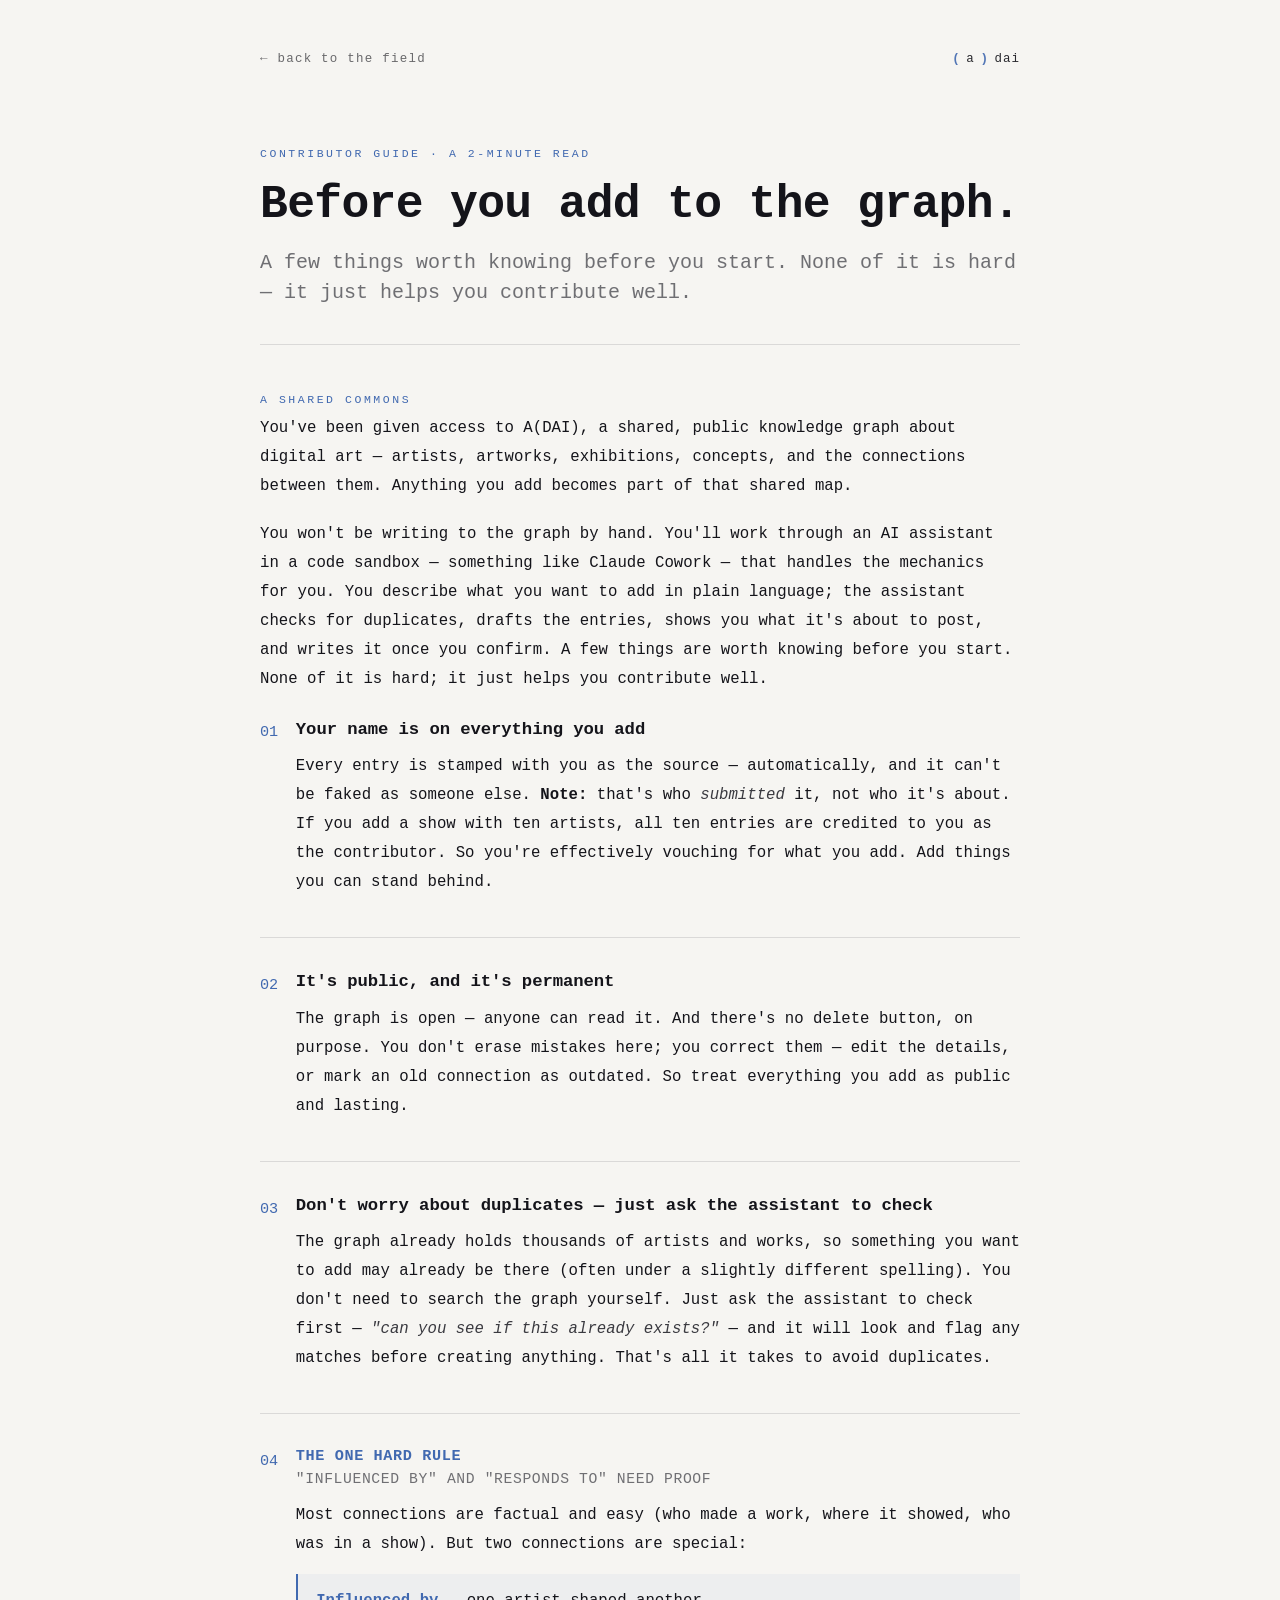
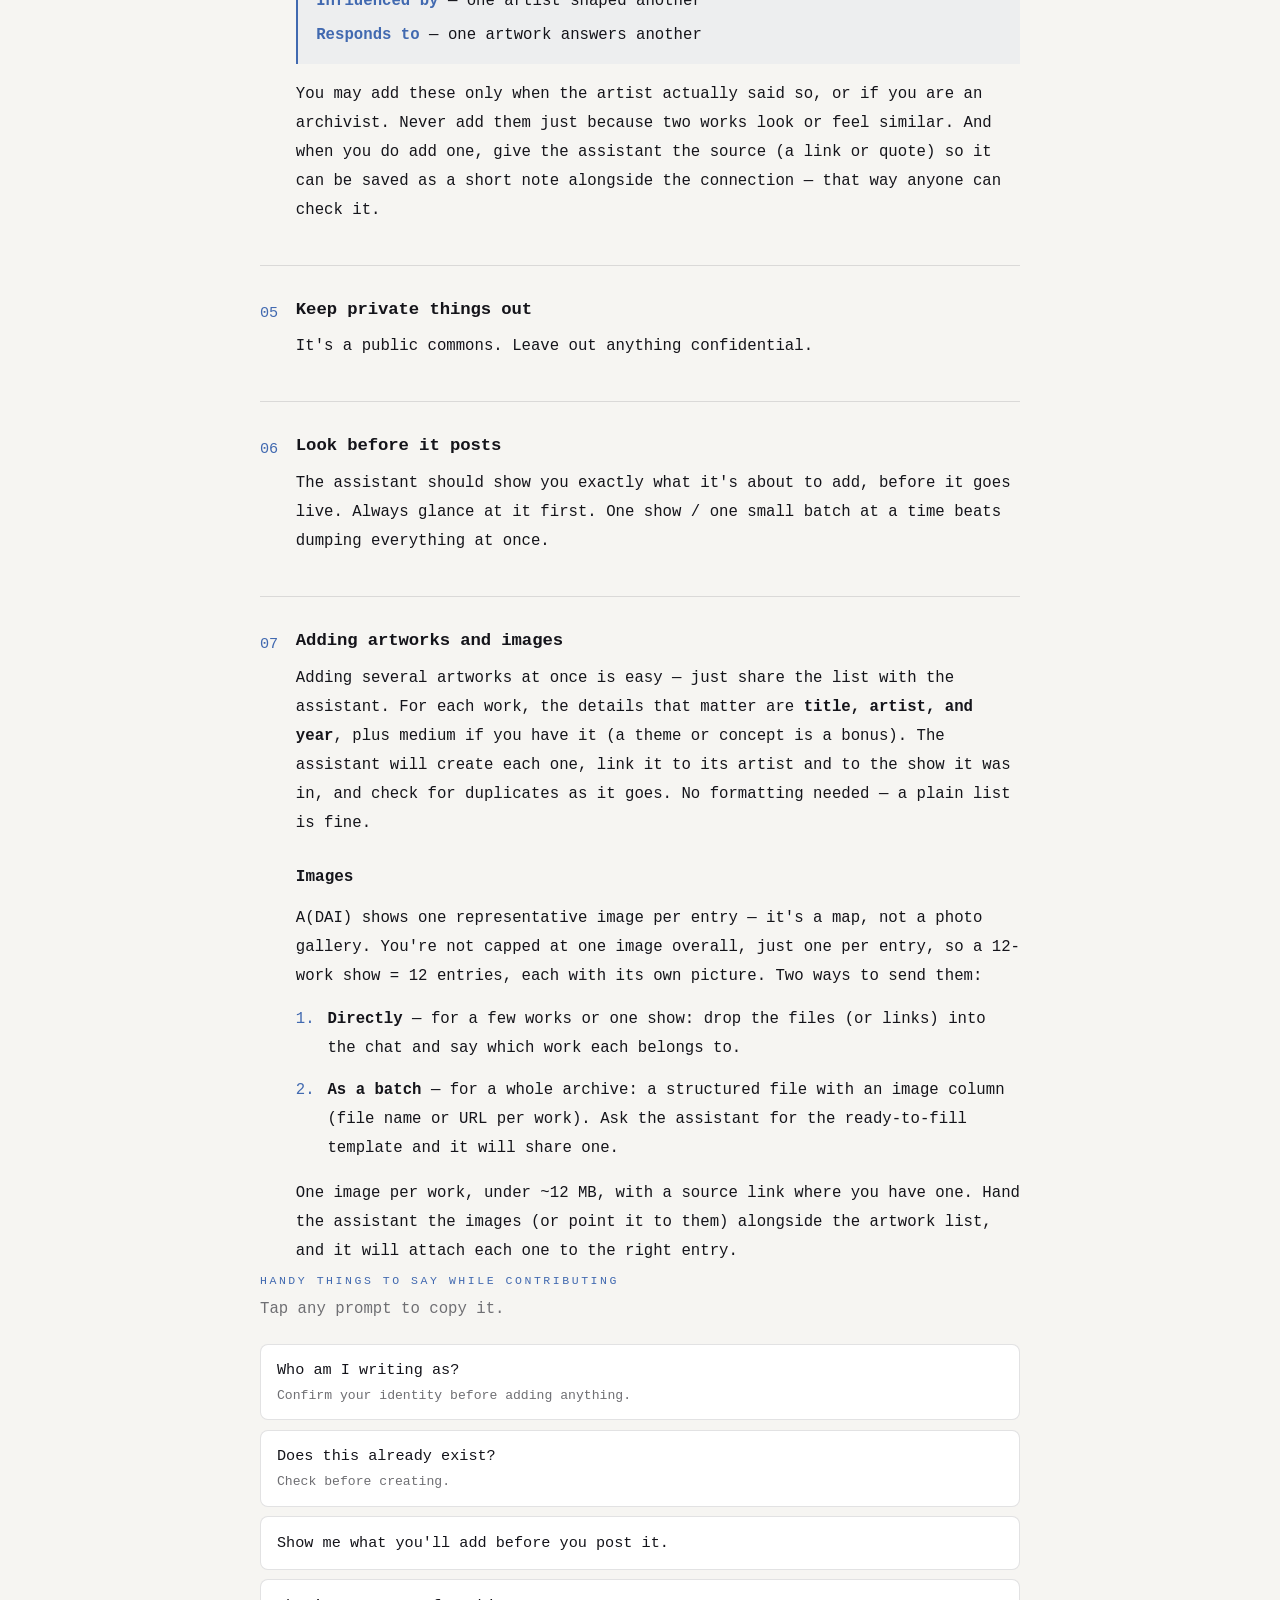
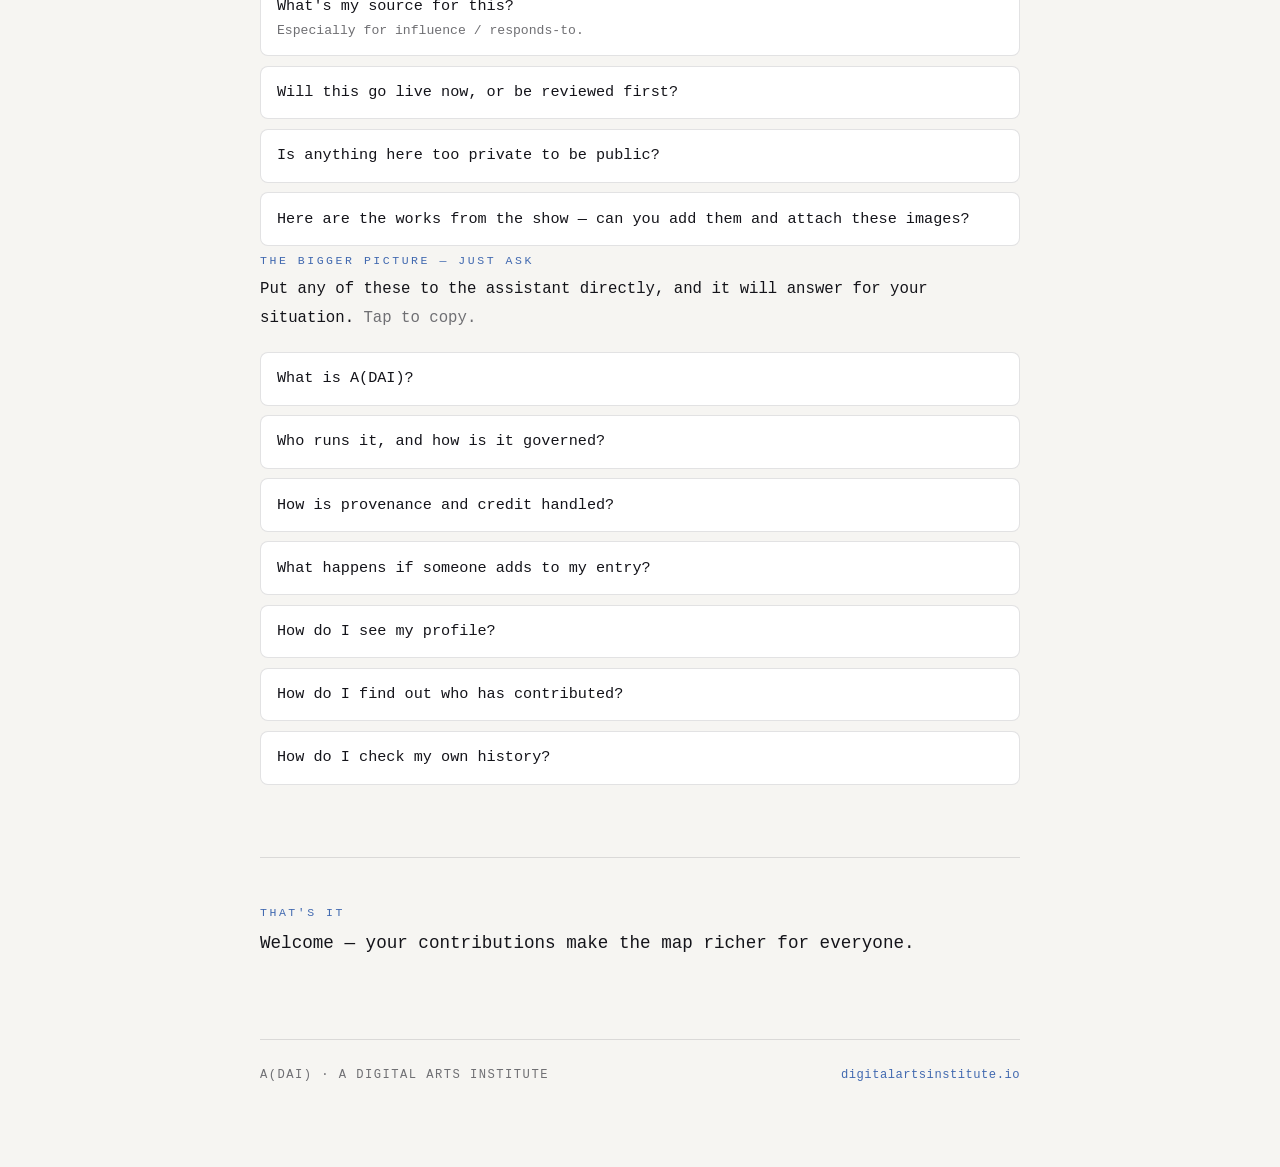
==== guide.html @ 19cab0f4 "Add contribute modal and contributor guide page - Add hash-driven "contribute" modal styled to match" ====
<!DOCTYPE html>
<html lang="en">
<head>
  <meta charset="utf-8">
  <meta name="viewport" content="width=device-width, initial-scale=1.0">
  <title>A(DAI) — Contributor guide</title>
  <meta name="description" content="A(DAI) Contributor guide — what to know before you add to the digital arts knowledge graph.">
  <link rel="icon" href="data:image/svg+xml,<svg xmlns='http://www.w3.org/2000/svg' viewBox='0 0 24 24'><rect width='24' height='24' rx='3' fill='%234169B0'/><text x='12' y='17' font-size='14' font-family='monospace' font-weight='400' fill='%230C0C0E' text-anchor='middle'>()</text></svg>">
  <style>
    :root{
      --paper:#F6F5F2;
      --ink:#14141A;
      --dim:#6f6f73;
      --rule:rgba(20,20,26,0.12);
      --brand:#4169B0;
      --brand-rgb:65,105,176;
      --mono:'SF Mono','Menlo','Consolas','Courier New',monospace;
    }
    *,*::before,*::after{box-sizing:border-box;margin:0;padding:0;}
    html{scroll-behavior:smooth;}
    body{background:var(--paper);color:var(--ink);
      font-family:var(--mono);-webkit-font-smoothing:antialiased;
      line-height:1.85;font-size:0.98rem;
      padding:clamp(1.25rem,4vw,3rem) clamp(1.1rem,5vw,2rem) 5rem;}

    .wrap{max-width:760px;margin:0 auto;}

    /* top bar — back to the field */
    .topbar{display:flex;justify-content:space-between;align-items:center;
      margin-bottom:clamp(2.5rem,7vw,4.5rem);
      font-size:0.78rem;letter-spacing:0.1em;text-transform:lowercase;}
    .topbar a{color:var(--ink);text-decoration:none;opacity:0.62;
      transition:opacity 0.3s ease;}
    .topbar a:hover{opacity:1;}
    .topbar .brand-dot{display:inline-flex;align-items:baseline;gap:0.45em;
      letter-spacing:0.08em;opacity:0.9;}
    .topbar .brand-dot b{color:var(--brand);font-weight:700;}

    /* header */
    header.guide-head{border-bottom:1px solid var(--rule);
      padding-bottom:clamp(1.5rem,4vw,2.25rem);
      margin-bottom:clamp(1.75rem,4vw,2.5rem);}
    .guide-kicker{font-size:0.72rem;letter-spacing:0.22em;text-transform:uppercase;
      color:var(--brand);margin-bottom:1rem;}
    .guide-title{font-size:clamp(1.9rem,5.5vw,2.9rem);line-height:1.08;
      letter-spacing:-0.015em;font-weight:700;}
    .guide-sub{margin-top:1.1rem;font-size:clamp(1.05rem,2.4vw,1.25rem);
      color:var(--dim);line-height:1.5;}

    /* segment marks */
    .seg{font-size:0.72rem;letter-spacing:0.22em;text-transform:uppercase;
      color:var(--brand);margin:3rem 0 1.1rem;}

    p{margin-bottom:1.15rem;}
    p:last-child{margin-bottom:0;}
    em{font-style:italic;color:#3a3a40;}
    strong{font-weight:700;}
    .dim{color:var(--dim);}
    a.inline{color:var(--brand);text-decoration:none;
      border-bottom:1px solid rgba(var(--brand-rgb),0.35);}
    a.inline:hover{border-bottom-color:var(--brand);}

    /* numbered rules */
    .rules{list-style:none;display:flex;flex-direction:column;
      gap:clamp(1.75rem,4vw,2.5rem);margin:1.5rem 0 0;counter-reset:rule;}
    .rules > li{display:flex;gap:1.1rem;align-items:flex-start;
      padding-top:clamp(1.5rem,3.5vw,2rem);border-top:1px solid var(--rule);}
    .rules > li:first-child{border-top:none;padding-top:0;}
    .rules > li::before{counter-increment:rule;content:counter(rule,decimal-leading-zero);
      color:var(--brand);font-variant-numeric:tabular-nums;flex-shrink:0;
      font-size:0.95rem;padding-top:0.05rem;}
    .rule-body{flex:1;min-width:0;}
    .rule-h{font-weight:700;font-size:1.08rem;line-height:1.35;
      margin-bottom:0.7rem;letter-spacing:-0.005em;}
    .rule-h .sub{display:block;font-weight:400;color:var(--dim);
      font-size:0.92rem;margin-top:0.2rem;}
    .rule-body p{margin-bottom:0.85rem;}
    .rule-body p:last-child{margin-bottom:0;}

    /* the hard-rule callout */
    .hard .rule-h{color:var(--brand);text-transform:uppercase;
      letter-spacing:0.04em;font-size:0.95rem;}
    .defn{list-style:none;margin:0.9rem 0 1rem;padding:1rem 1.15rem;
      background:rgba(var(--brand-rgb),0.05);
      border-left:2px solid var(--brand);
      display:flex;flex-direction:column;gap:0.7rem;}
    .defn li{line-height:1.5;}
    .defn .term{color:var(--brand);font-weight:700;}

    /* nested sub-block (images) */
    .subhead{font-weight:700;margin:1.6rem 0 0.7rem;font-size:1rem;}
    .sendways{list-style:none;margin:0.6rem 0 1rem;padding:0;
      display:flex;flex-direction:column;gap:0.85rem;counter-reset:sw;}
    .sendways li{display:flex;gap:0.8rem;align-items:flex-start;}
    .sendways li::before{counter-increment:sw;content:counter(sw)'.';
      color:var(--brand);flex-shrink:0;}

    /* click-to-copy prompt boxes */
    .prompts{list-style:none;margin:1.2rem 0 0;padding:0;
      display:flex;flex-direction:column;gap:0.6rem;}
    .prompt{position:relative;display:flex;flex-direction:column;gap:0.3rem;
      width:100%;text-align:left;cursor:pointer;
      font-family:var(--mono);color:var(--ink);
      background:#FFFFFF;border:1px solid var(--rule);border-radius:8px;
      padding:0.9rem 2.6rem 0.9rem 1rem;
      transition:border-color 0.2s ease,background 0.2s ease;-webkit-appearance:none;appearance:none;}
    .prompt:hover{border-color:rgba(var(--brand-rgb),0.55);
      background:rgba(var(--brand-rgb),0.045);}
    .prompt:focus-visible{outline:2px solid rgba(var(--brand-rgb),0.5);outline-offset:2px;}
    .prompt .q{font-size:0.95rem;line-height:1.5;}
    .prompt .cap{font-size:0.82rem;color:var(--dim);line-height:1.4;}
    .prompt .copy{position:absolute;top:0.85rem;right:0.9rem;
      font-size:0.64rem;letter-spacing:0.12em;text-transform:uppercase;
      color:var(--brand);opacity:0;transition:opacity 0.2s ease;}
    .prompt:hover .copy,.prompt:focus-visible .copy{opacity:0.75;}
    .prompt.copied{border-color:rgba(26,138,74,0.5);background:rgba(26,138,74,0.06);}
    .prompt.copied .copy{color:#1a8a4a;opacity:1;}
    @media(hover:none){ .prompt .copy{opacity:0.6;} }

    /* closing */
    .thatsit{margin-top:clamp(3rem,7vw,4.5rem);
      border-top:1px solid var(--rule);padding-top:clamp(1.75rem,4vw,2.5rem);}
    .thatsit .seg{margin-top:0;}
    .thatsit p{font-size:1.1rem;}

    footer.guide-foot{margin-top:clamp(3rem,8vw,5rem);
      padding-top:1.5rem;border-top:1px solid var(--rule);
      display:flex;justify-content:space-between;flex-wrap:wrap;gap:0.6rem;
      font-size:0.76rem;letter-spacing:0.12em;text-transform:uppercase;
      color:var(--dim);}
    footer.guide-foot a{color:var(--brand);text-decoration:none;
      text-transform:none;letter-spacing:0.04em;}

    @media(max-width:560px){
      .topbar{margin-bottom:2.25rem;}
      .rules > li,.sendways li,.says li{gap:0.7rem;}
    }
  </style>
</head>
<body>
  <div class="wrap">
    <div class="topbar">
      <a href="index.html#contribute">← back to the field</a>
      <span class="brand-dot"><b>(</b>a<b>)</b>dai</span>
    </div>

    <header class="guide-head">
      <div class="guide-kicker">Contributor guide · a 2-minute read</div>
      <h1 class="guide-title">Before you add to the graph.</h1>
      <p class="guide-sub">A few things worth knowing before you start. None of it is hard — it just helps you contribute well.</p>
    </header>

    <span class="seg">A shared commons</span>
    <p>You've been given access to A(DAI), a shared, public knowledge graph about digital art — artists, artworks, exhibitions, concepts, and the connections between them. Anything you add becomes part of that shared map.</p>
    <p>You won't be writing to the graph by hand. You'll work through an AI assistant in a code sandbox — something like Claude Cowork — that handles the mechanics for you. You describe what you want to add in plain language; the assistant checks for duplicates, drafts the entries, shows you what it's about to post, and writes it once you confirm. A few things are worth knowing before you start. None of it is hard; it just helps you contribute well.</p>

    <ol class="rules">
      <li><div class="rule-body">
        <div class="rule-h">Your name is on everything you add</div>
        <p>Every entry is stamped with you as the source — automatically, and it can't be faked as someone else. <strong>Note:</strong> that's who <em>submitted</em> it, not who it's about. If you add a show with ten artists, all ten entries are credited to you as the contributor. So you're effectively vouching for what you add. Add things you can stand behind.</p>
      </div></li>

      <li><div class="rule-body">
        <div class="rule-h">It's public, and it's permanent</div>
        <p>The graph is open — anyone can read it. And there's no delete button, on purpose. You don't erase mistakes here; you correct them — edit the details, or mark an old connection as outdated. So treat everything you add as public and lasting.</p>
      </div></li>

      <li><div class="rule-body">
        <div class="rule-h">Don't worry about duplicates — just ask the assistant to check</div>
        <p>The graph already holds thousands of artists and works, so something you want to add may already be there (often under a slightly different spelling). You don't need to search the graph yourself. Just ask the assistant to check first — <em>"can you see if this already exists?"</em> — and it will look and flag any matches before creating anything. That's all it takes to avoid duplicates.</p>
      </div></li>

      <li class="hard"><div class="rule-body">
        <div class="rule-h">The one hard rule<span class="sub">"Influenced by" and "responds to" need proof</span></div>
        <p>Most connections are factual and easy (who made a work, where it showed, who was in a show). But two connections are special:</p>
        <ul class="defn">
          <li><span class="term">Influenced by</span> — one artist shaped another</li>
          <li><span class="term">Responds to</span> — one artwork answers another</li>
        </ul>
        <p>You may add these only when the artist actually said so, or if you are an archivist. Never add them just because two works look or feel similar. And when you do add one, give the assistant the source (a link or quote) so it can be saved as a short note alongside the connection — that way anyone can check it.</p>
      </div></li>

      <li><div class="rule-body">
        <div class="rule-h">Keep private things out</div>
        <p>It's a public commons. Leave out anything confidential.</p>
      </div></li>

      <li><div class="rule-body">
        <div class="rule-h">Look before it posts</div>
        <p>The assistant should show you exactly what it's about to add, before it goes live. Always glance at it first. One show / one small batch at a time beats dumping everything at once.</p>
      </div></li>

      <li><div class="rule-body">
        <div class="rule-h">Adding artworks and images</div>
        <p>Adding several artworks at once is easy — just share the list with the assistant. For each work, the details that matter are <strong>title, artist, and year</strong>, plus medium if you have it (a theme or concept is a bonus). The assistant will create each one, link it to its artist and to the show it was in, and check for duplicates as it goes. No formatting needed — a plain list is fine.</p>

        <div class="subhead">Images</div>
        <p>A(DAI) shows one representative image per entry — it's a map, not a photo gallery. You're not capped at one image overall, just one per entry, so a 12-work show = 12 entries, each with its own picture. Two ways to send them:</p>
        <ol class="sendways">
          <li><span><strong>Directly</strong> — for a few works or one show: drop the files (or links) into the chat and say which work each belongs to.</span></li>
          <li><span><strong>As a batch</strong> — for a whole archive: a structured file with an image column (file name or URL per work). Ask the assistant for the ready-to-fill template and it will share one.</span></li>
        </ol>
        <p>One image per work, under ~12 MB, with a source link where you have one. Hand the assistant the images (or point it to them) alongside the artwork list, and it will attach each one to the right entry.</p>
      </div></li>
    </ol>

    <span class="seg">Handy things to say while contributing</span>
    <p class="dim">Tap any prompt to copy it.</p>
    <ul class="prompts">
      <li><button type="button" class="prompt" data-copy="Who am I writing as?">
        <span class="q">Who am I writing as?</span>
        <span class="cap">Confirm your identity before adding anything.</span>
        <span class="copy">copy</span></button></li>
      <li><button type="button" class="prompt" data-copy="Does this already exist?">
        <span class="q">Does this already exist?</span>
        <span class="cap">Check before creating.</span>
        <span class="copy">copy</span></button></li>
      <li><button type="button" class="prompt" data-copy="Show me what you'll add before you post it.">
        <span class="q">Show me what you'll add before you post it.</span>
        <span class="copy">copy</span></button></li>
      <li><button type="button" class="prompt" data-copy="What's my source for this?">
        <span class="q">What's my source for this?</span>
        <span class="cap">Especially for influence / responds-to.</span>
        <span class="copy">copy</span></button></li>
      <li><button type="button" class="prompt" data-copy="Will this go live now, or be reviewed first?">
        <span class="q">Will this go live now, or be reviewed first?</span>
        <span class="copy">copy</span></button></li>
      <li><button type="button" class="prompt" data-copy="Is anything here too private to be public?">
        <span class="q">Is anything here too private to be public?</span>
        <span class="copy">copy</span></button></li>
      <li><button type="button" class="prompt" data-copy="Here are the works from the show — can you add them and attach these images?">
        <span class="q">Here are the works from the show — can you add them and attach these images?</span>
        <span class="copy">copy</span></button></li>
    </ul>

    <span class="seg">The bigger picture — just ask</span>
    <p>Put any of these to the assistant directly, and it will answer for your situation. <span class="dim">Tap to copy.</span></p>
    <ul class="prompts">
      <li><button type="button" class="prompt" data-copy="What is A(DAI)?">
        <span class="q">What is A(DAI)?</span><span class="copy">copy</span></button></li>
      <li><button type="button" class="prompt" data-copy="Who runs it, and how is it governed?">
        <span class="q">Who runs it, and how is it governed?</span><span class="copy">copy</span></button></li>
      <li><button type="button" class="prompt" data-copy="How is provenance and credit handled?">
        <span class="q">How is provenance and credit handled?</span><span class="copy">copy</span></button></li>
      <li><button type="button" class="prompt" data-copy="What happens if someone adds to my entry?">
        <span class="q">What happens if someone adds to my entry?</span><span class="copy">copy</span></button></li>
      <li><button type="button" class="prompt" data-copy="How do I see my profile?">
        <span class="q">How do I see my profile?</span><span class="copy">copy</span></button></li>
      <li><button type="button" class="prompt" data-copy="How do I find out who has contributed?">
        <span class="q">How do I find out who has contributed?</span><span class="copy">copy</span></button></li>
      <li><button type="button" class="prompt" data-copy="How do I check my own history?">
        <span class="q">How do I check my own history?</span><span class="copy">copy</span></button></li>
    </ul>

    <div class="thatsit">
      <span class="seg">That's it</span>
      <p>Welcome — your contributions make the map richer for everyone.</p>
    </div>

    <footer class="guide-foot">
      <span>A(DAI) · A Digital Arts Institute</span>
      <a href="https://digitalartsinstitute.io">digitalartsinstitute.io</a>
    </footer>
  </div>

  <script>
    // Click-to-copy prompt boxes: copy the question text, flash "copied".
    (function(){
      function flash(btn){
        var c = btn.querySelector('.copy');
        var prev = c ? c.textContent : '';
        btn.classList.add('copied');
        if (c) c.textContent = 'copied';
        setTimeout(function(){ btn.classList.remove('copied'); if (c) c.textContent = prev; }, 1400);
      }
      function fallbackCopy(text){
        var ta = document.createElement('textarea');
        ta.value = text; ta.setAttribute('readonly','');
        ta.style.position = 'fixed'; ta.style.top = '-1000px'; ta.style.opacity = '0';
        document.body.appendChild(ta); ta.select();
        try { document.execCommand('copy'); } catch(e){}
        document.body.removeChild(ta);
      }
      document.querySelectorAll('.prompt').forEach(function(btn){
        btn.addEventListener('click', function(){
          var text = btn.getAttribute('data-copy') ||
                     (btn.querySelector('.q') ? btn.querySelector('.q').textContent.trim() : '');
          if (!text) return;
          if (navigator.clipboard && navigator.clipboard.writeText){
            navigator.clipboard.writeText(text).then(function(){ flash(btn); },
              function(){ fallbackCopy(text); flash(btn); });
          } else {
            fallbackCopy(text); flash(btn);
          }
        });
      });
    })();
  </script>
</body>
</html>
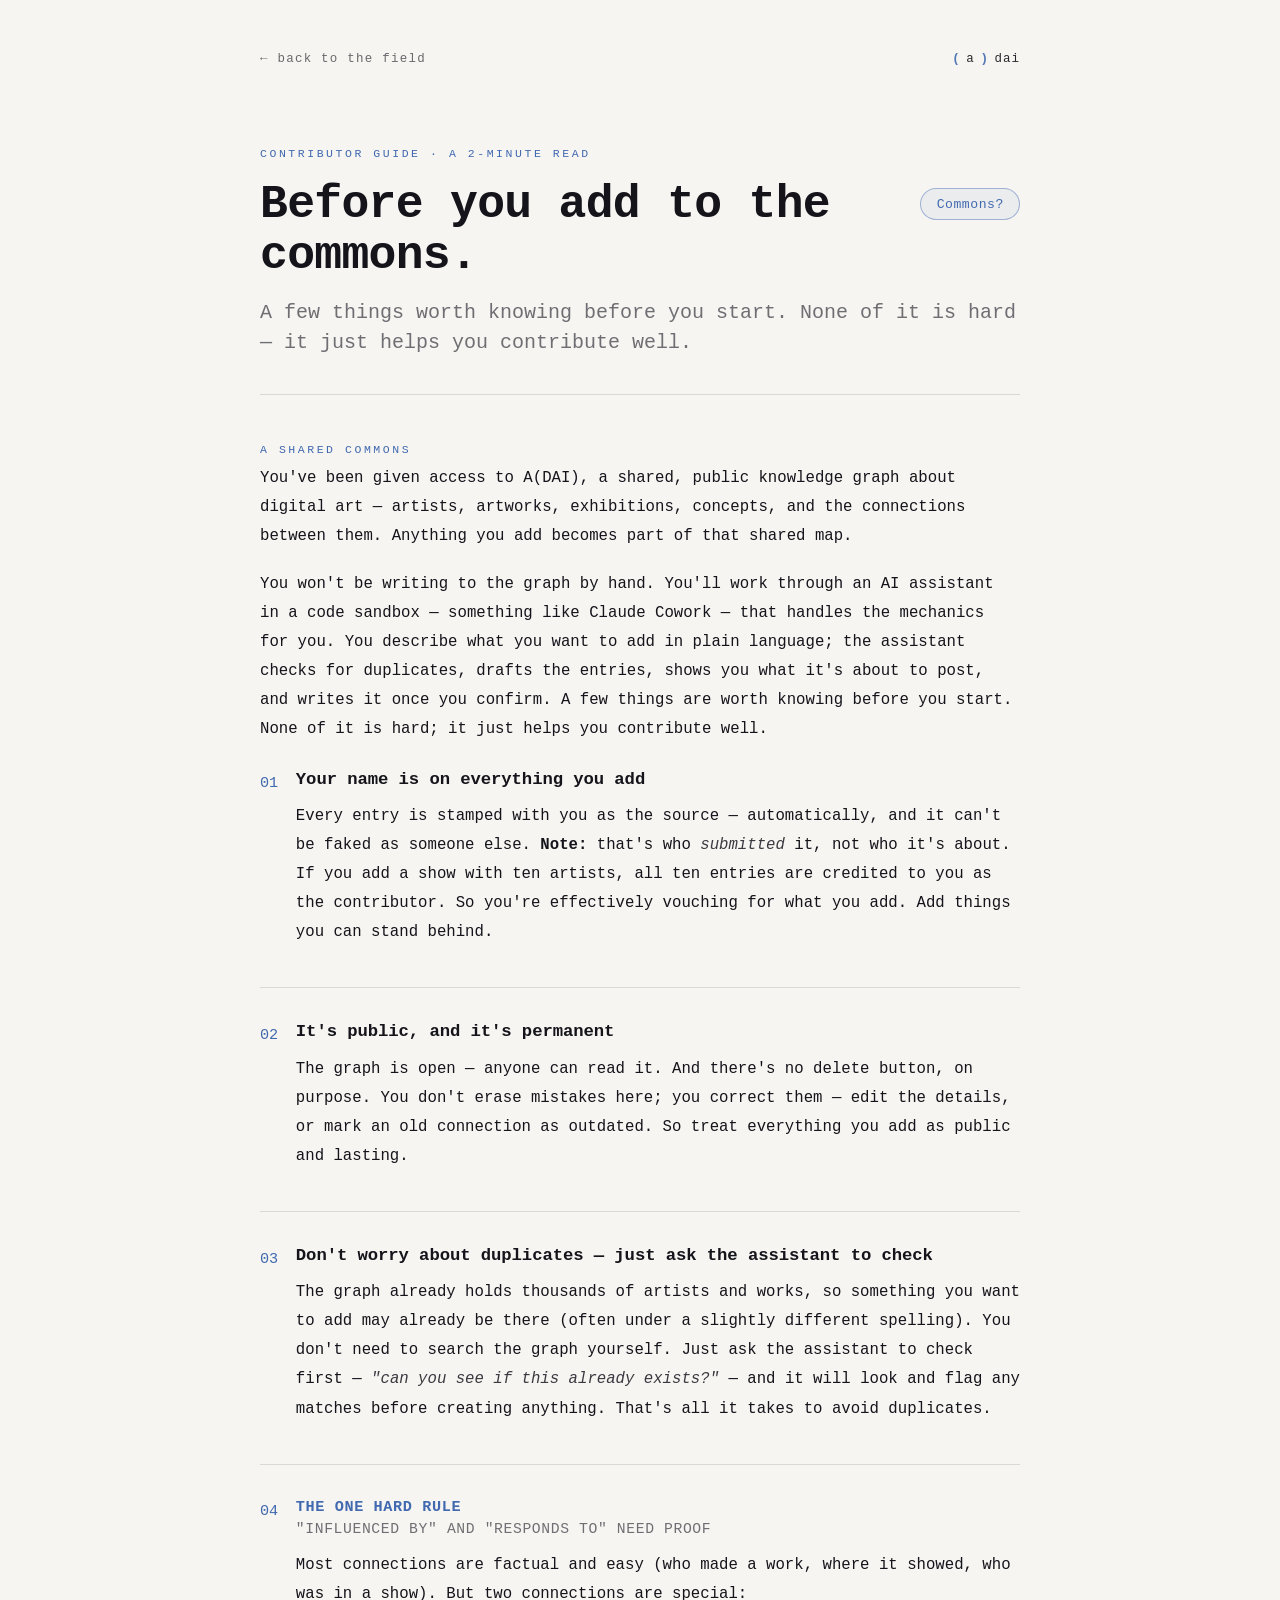
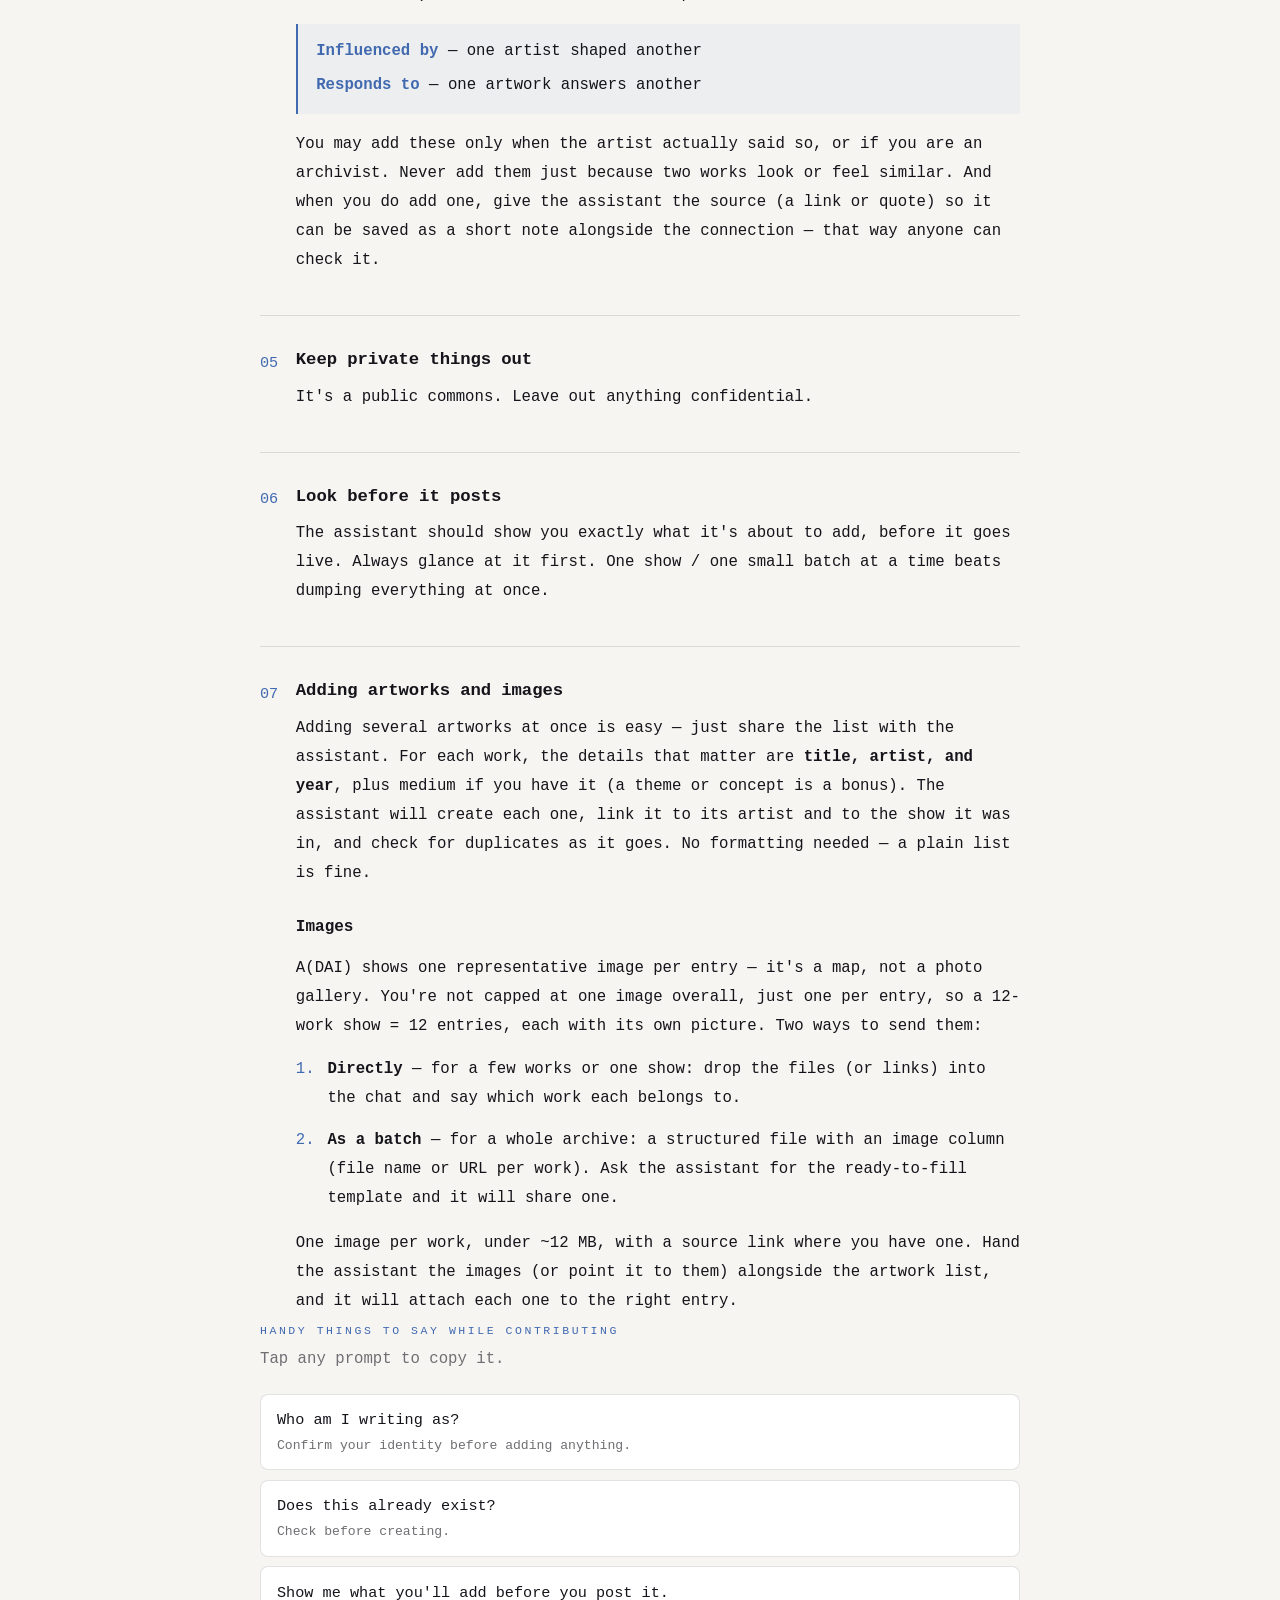
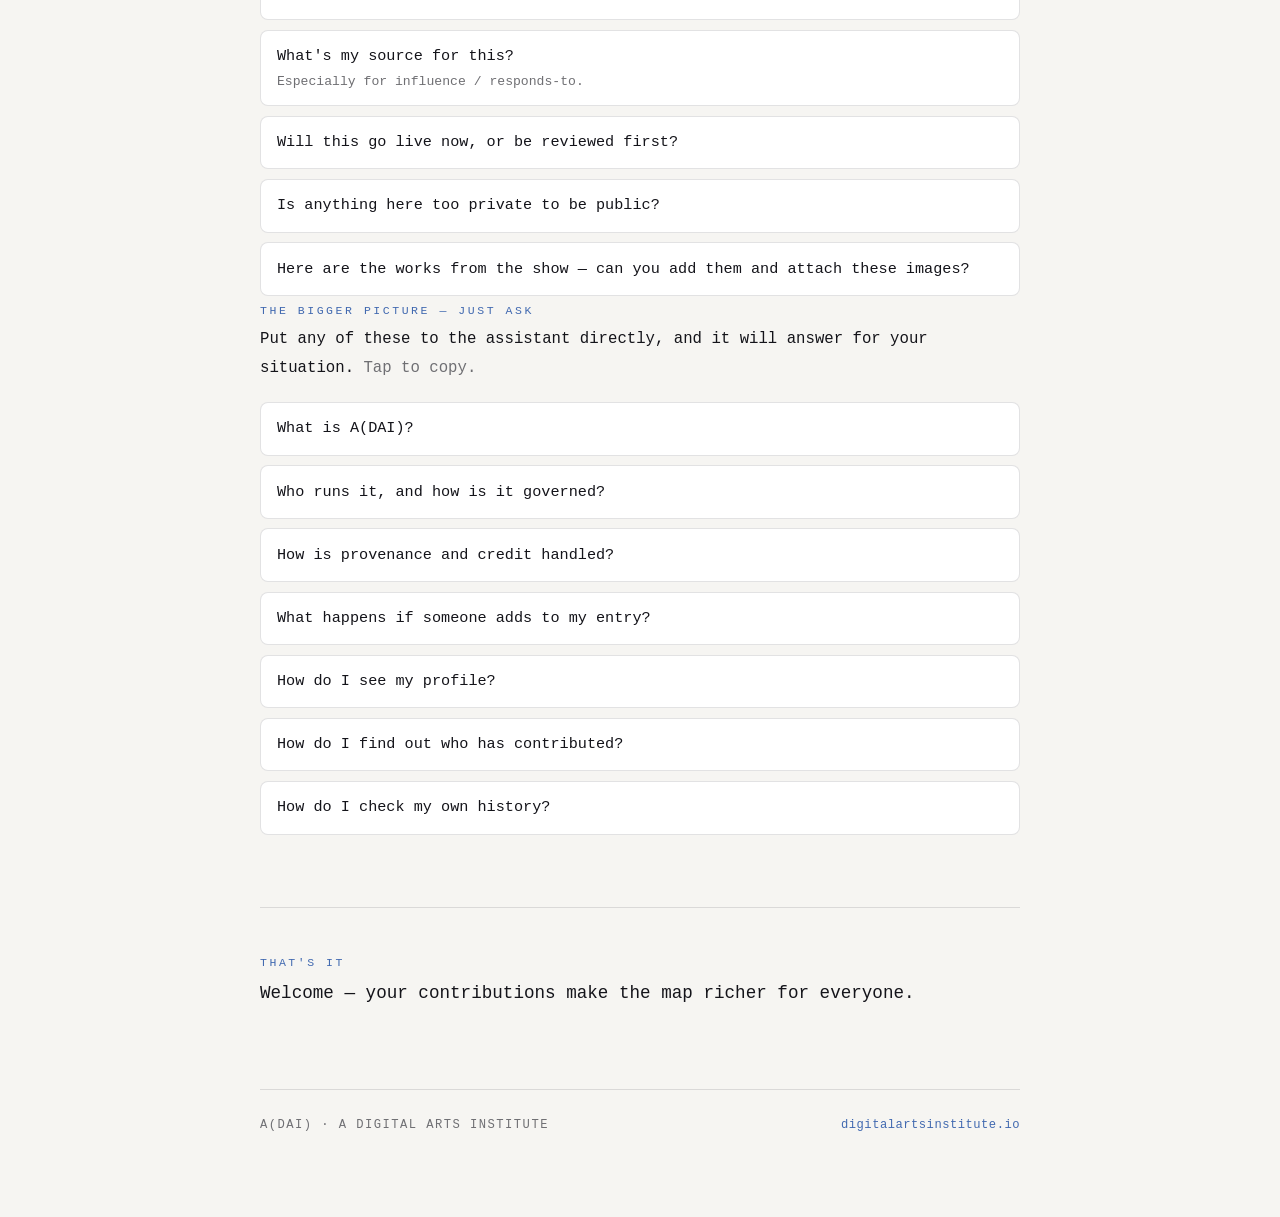
==== commit dee90e9f: "Add "Commons?" explainer overlay to contributor guide - Add a "Commons?" pill button next to the gui" ====
--- a/guide.html
+++ b/guide.html
@@ -131,6 +131,51 @@
     footer.guide-foot a{color:var(--brand);text-decoration:none;
       text-transform:none;letter-spacing:0.04em;}
 
+    /* title + "How?" button row */
+    .guide-title-row{display:flex;align-items:flex-start;gap:1rem;flex-wrap:wrap;}
+    .guide-title-row .guide-title{flex:1;min-width:min(100%,16ch);}
+    .howbtn{flex-shrink:0;margin-top:0.5rem;display:inline-flex;align-items:center;gap:0.4em;
+      font-family:var(--mono);font-size:0.82rem;letter-spacing:0.04em;
+      color:var(--brand);background:rgba(var(--brand-rgb),0.06);
+      border:1px solid rgba(var(--brand-rgb),0.45);border-radius:999px;
+      padding:0.45rem 0.95rem;cursor:pointer;white-space:nowrap;
+      -webkit-appearance:none;appearance:none;
+      transition:background 0.2s ease,border-color 0.2s ease;}
+    .howbtn:hover{background:rgba(var(--brand-rgb),0.13);border-color:var(--brand);}
+    .howbtn:focus-visible{outline:2px solid rgba(var(--brand-rgb),0.5);outline-offset:2px;}
+
+    /* "How?" explainer overlay */
+    .how-overlay{position:fixed;inset:0;z-index:50;display:flex;
+      align-items:center;justify-content:center;
+      padding:clamp(1rem,5vh,4rem) clamp(1rem,5vw,3rem);
+      background:rgba(20,20,26,0.32);
+      backdrop-filter:blur(6px);-webkit-backdrop-filter:blur(6px);
+      opacity:0;transition:opacity 0.3s ease;}
+    .how-overlay.open{opacity:1;}
+    .how-overlay[hidden]{display:none;}
+    .how-panel{position:relative;display:flex;flex-direction:column;
+      width:min(640px,100%);max-height:86vh;overflow-y:auto;
+      background:#FFFFFF;border:1px solid var(--rule);border-radius:12px;
+      box-shadow:0 30px 80px rgba(20,20,26,0.25);
+      padding:clamp(1.7rem,4vw,2.5rem);
+      transform:translateY(12px) scale(0.99);
+      transition:transform 0.35s cubic-bezier(0.16,1,0.3,1);}
+    .how-overlay.open .how-panel{transform:none;}
+    .how-panel:focus{outline:none;}
+    .how-close{position:absolute;top:0.7rem;right:0.8rem;
+      width:2rem;height:2rem;display:inline-flex;align-items:center;justify-content:center;
+      font-family:var(--mono);font-size:1.25rem;line-height:1;color:var(--dim);
+      background:none;border:none;cursor:pointer;border-radius:6px;
+      transition:color 0.2s ease,background 0.2s ease;}
+    .how-close:hover{color:var(--ink);background:rgba(20,20,26,0.05);}
+    .how-label{font-size:0.76rem;letter-spacing:0.06em;color:var(--brand);
+      margin:1.9rem 0 0.7rem;}
+    .how-label:first-of-type{margin-top:0.3rem;}
+    .how-panel p{font-size:0.96rem;line-height:1.75;margin:0;}
+    @media(prefers-reduced-motion:reduce){
+      .how-overlay,.how-panel{transition:none;}
+    }
+
     @media(max-width:560px){
       .topbar{margin-bottom:2.25rem;}
       .rules > li,.sendways li,.says li{gap:0.7rem;}
@@ -146,7 +191,10 @@
 
     <header class="guide-head">
       <div class="guide-kicker">Contributor guide · a 2-minute read</div>
-      <h1 class="guide-title">Before you add to the graph.</h1>
+      <div class="guide-title-row">
+        <h1 class="guide-title">Before you add to the commons.</h1>
+        <button type="button" class="howbtn" id="open-how" aria-haspopup="dialog">Commons?</button>
+      </div>
       <p class="guide-sub">A few things worth knowing before you start. None of it is hard — it just helps you contribute well.</p>
     </header>
 
@@ -263,7 +311,46 @@
     </footer>
   </div>
 
+  <div id="how-overlay" class="how-overlay" hidden>
+    <div class="how-panel" role="dialog" aria-modal="true" aria-label="What A(DAI) is, and how it works" tabindex="-1">
+      <button type="button" class="how-close" aria-label="close">×</button>
+      <div class="how-label">[what]</div>
+      <p>It's a substrate artists write into, not a feed that extracts. A shared reference point that doesn't force agreement: where people read the field differently, both readings stay — biases surfaced, tensions kept, the argument itself part of the lineage. The field becomes legible to itself, and the people who make it — artists, curators, gallerists, collectors, institutions — can act on what they see.</p>
+      <div class="how-label">[how]</div>
+      <p>It's a knowledge graph: works, people and ideas as points, with labelled links between them. To see it whole you have to move through it — A(DAI) is a canon, not the canon, and what you see shifts with where you stand. Every link carries its author, so you can always see who connected two things and stand by it — or contest it. Empty edge types are not gaps to fill with scraping. They are the surface where practitioner sovereignty lives. Read together, the field becomes something people can act on.</p>
+    </div>
+  </div>
+
   <script>
+    // "How?" explainer overlay: opens over the guide; esc / click-outside / × to close.
+    (function(){
+      var overlay = document.getElementById('how-overlay');
+      var openBtn = document.getElementById('open-how');
+      if (!overlay || !openBtn) return;
+      var panel = overlay.querySelector('.how-panel');
+      var closeBtn = overlay.querySelector('.how-close');
+      var lastFocus = null, isOpen = false;
+      function open(){
+        if (isOpen) return; isOpen = true;
+        lastFocus = document.activeElement;
+        overlay.hidden = false; void overlay.offsetWidth;
+        overlay.classList.add('open');
+        if (panel) panel.focus();
+        document.addEventListener('keydown', onKey);
+      }
+      function close(){
+        if (!isOpen) return; isOpen = false;
+        overlay.classList.remove('open');
+        document.removeEventListener('keydown', onKey);
+        setTimeout(function(){ if (!isOpen) overlay.hidden = true; }, 320);
+        if (lastFocus && lastFocus.focus) lastFocus.focus();
+      }
+      function onKey(e){ if (e.key === 'Escape' || e.key === 'Esc') close(); }
+      openBtn.addEventListener('click', open);
+      if (closeBtn) closeBtn.addEventListener('click', close);
+      overlay.addEventListener('click', function(e){ if (e.target === overlay) close(); });
+    })();
+
     // Click-to-copy prompt boxes: copy the question text, flash "copied".
     (function(){
       function flash(btn){
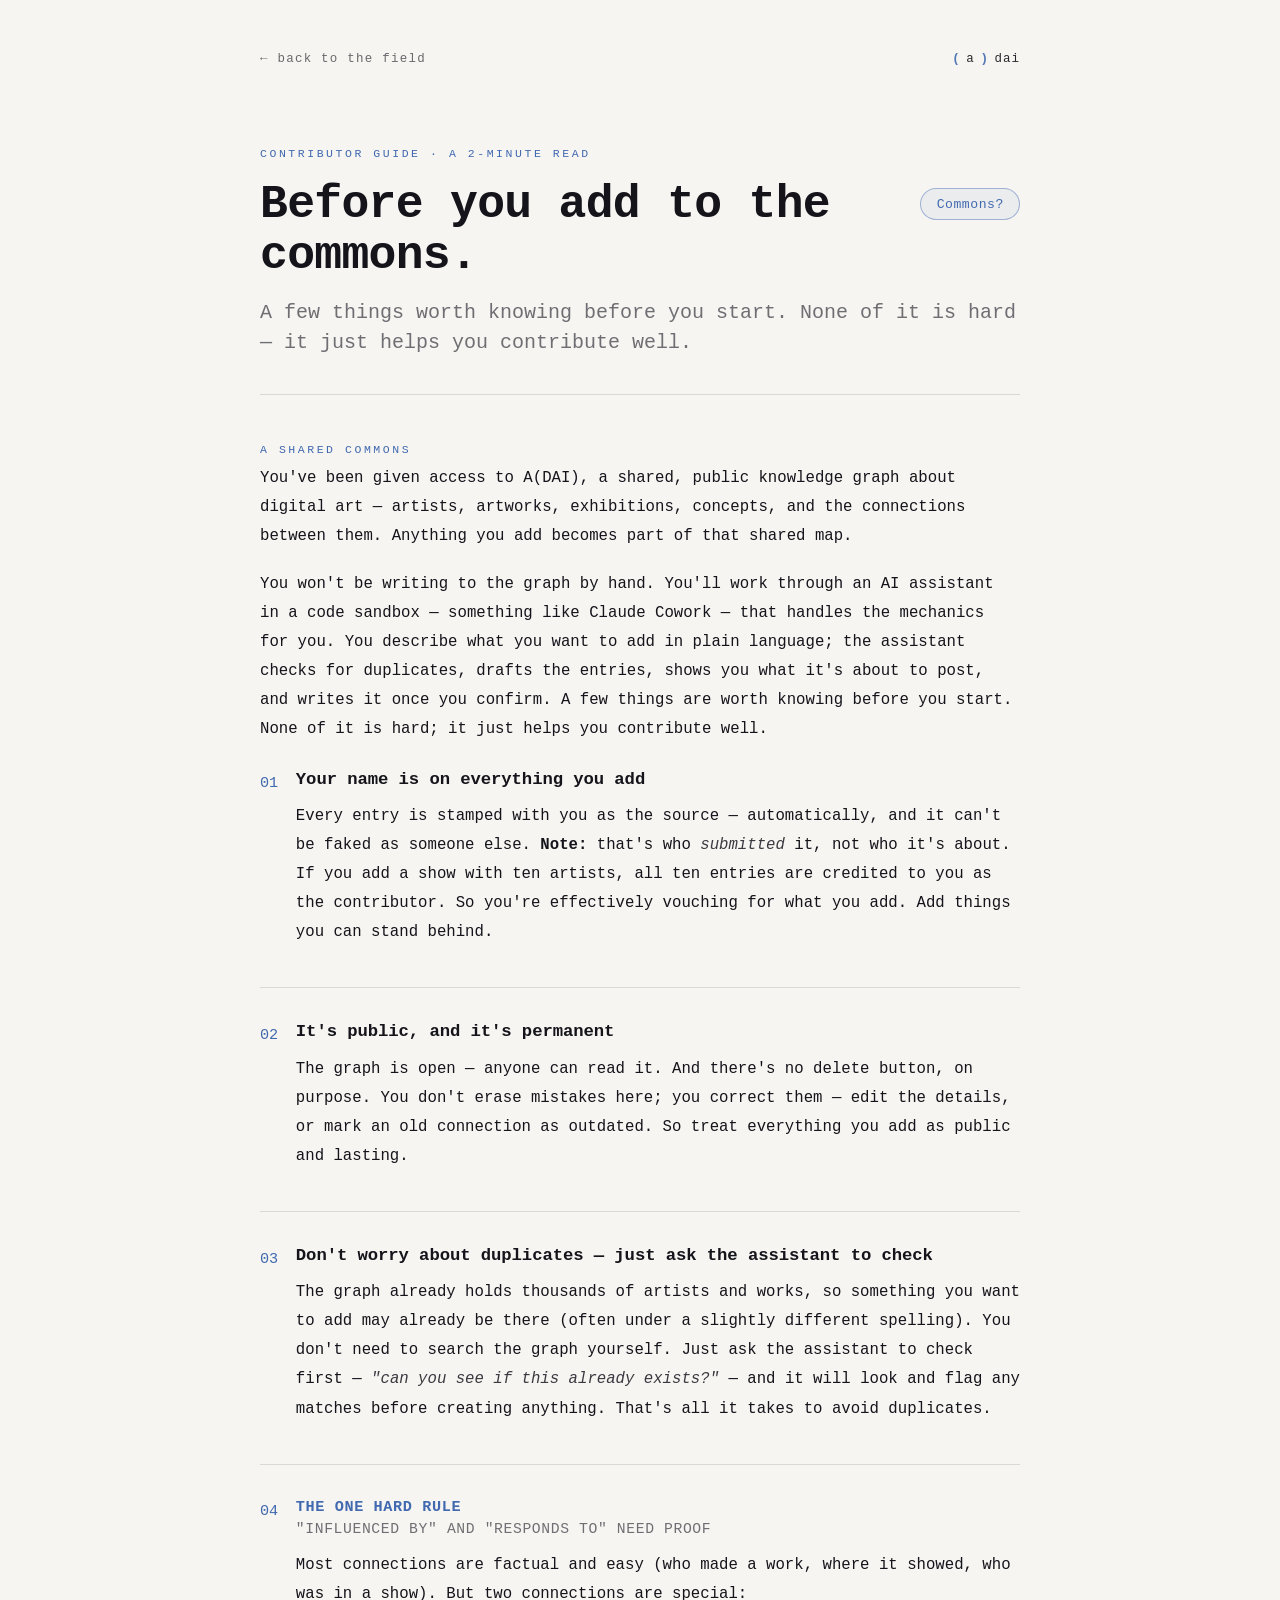
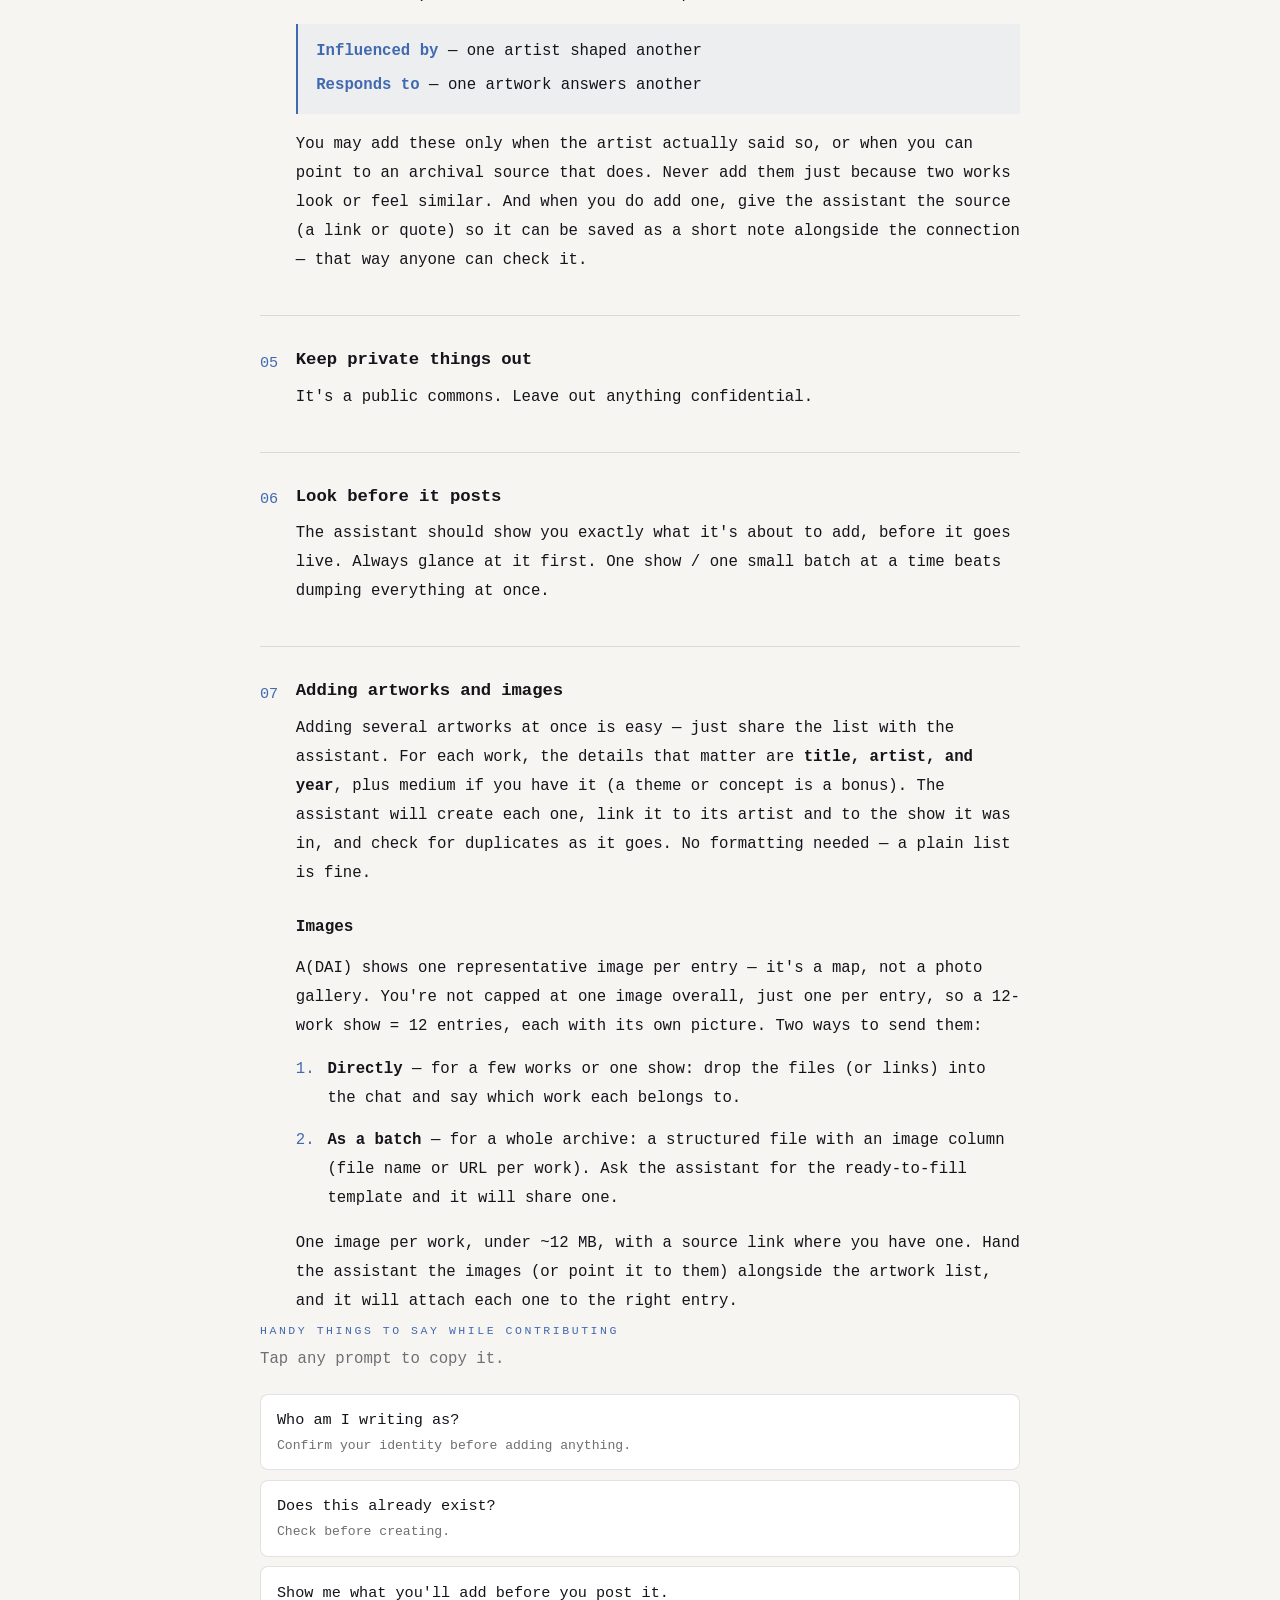
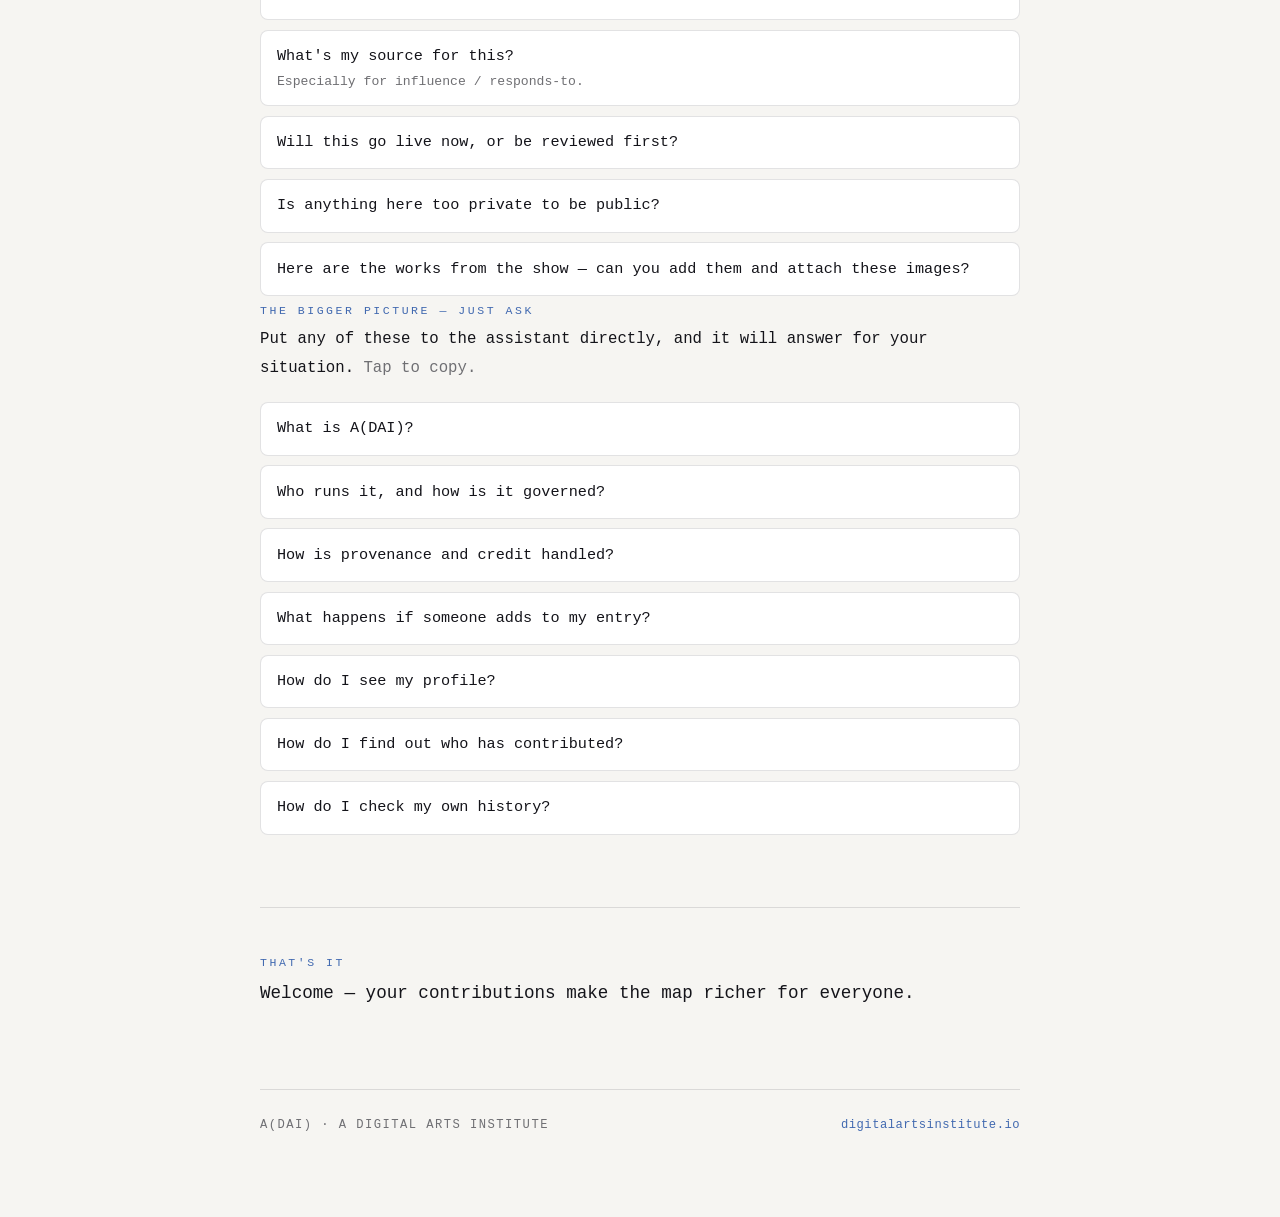
==== commit 4d98f296: "Copy edits: "shared commons" and archival-source wording - index.html: philosophy "What" now reads "" ====
--- a/guide.html
+++ b/guide.html
@@ -225,7 +225,7 @@
           <li><span class="term">Influenced by</span> — one artist shaped another</li>
           <li><span class="term">Responds to</span> — one artwork answers another</li>
         </ul>
-        <p>You may add these only when the artist actually said so, or if you are an archivist. Never add them just because two works look or feel similar. And when you do add one, give the assistant the source (a link or quote) so it can be saved as a short note alongside the connection — that way anyone can check it.</p>
+        <p>You may add these only when the artist actually said so, or when you can point to an archival source that does. Never add them just because two works look or feel similar. And when you do add one, give the assistant the source (a link or quote) so it can be saved as a short note alongside the connection — that way anyone can check it.</p>
       </div></li>
 
       <li><div class="rule-body">
